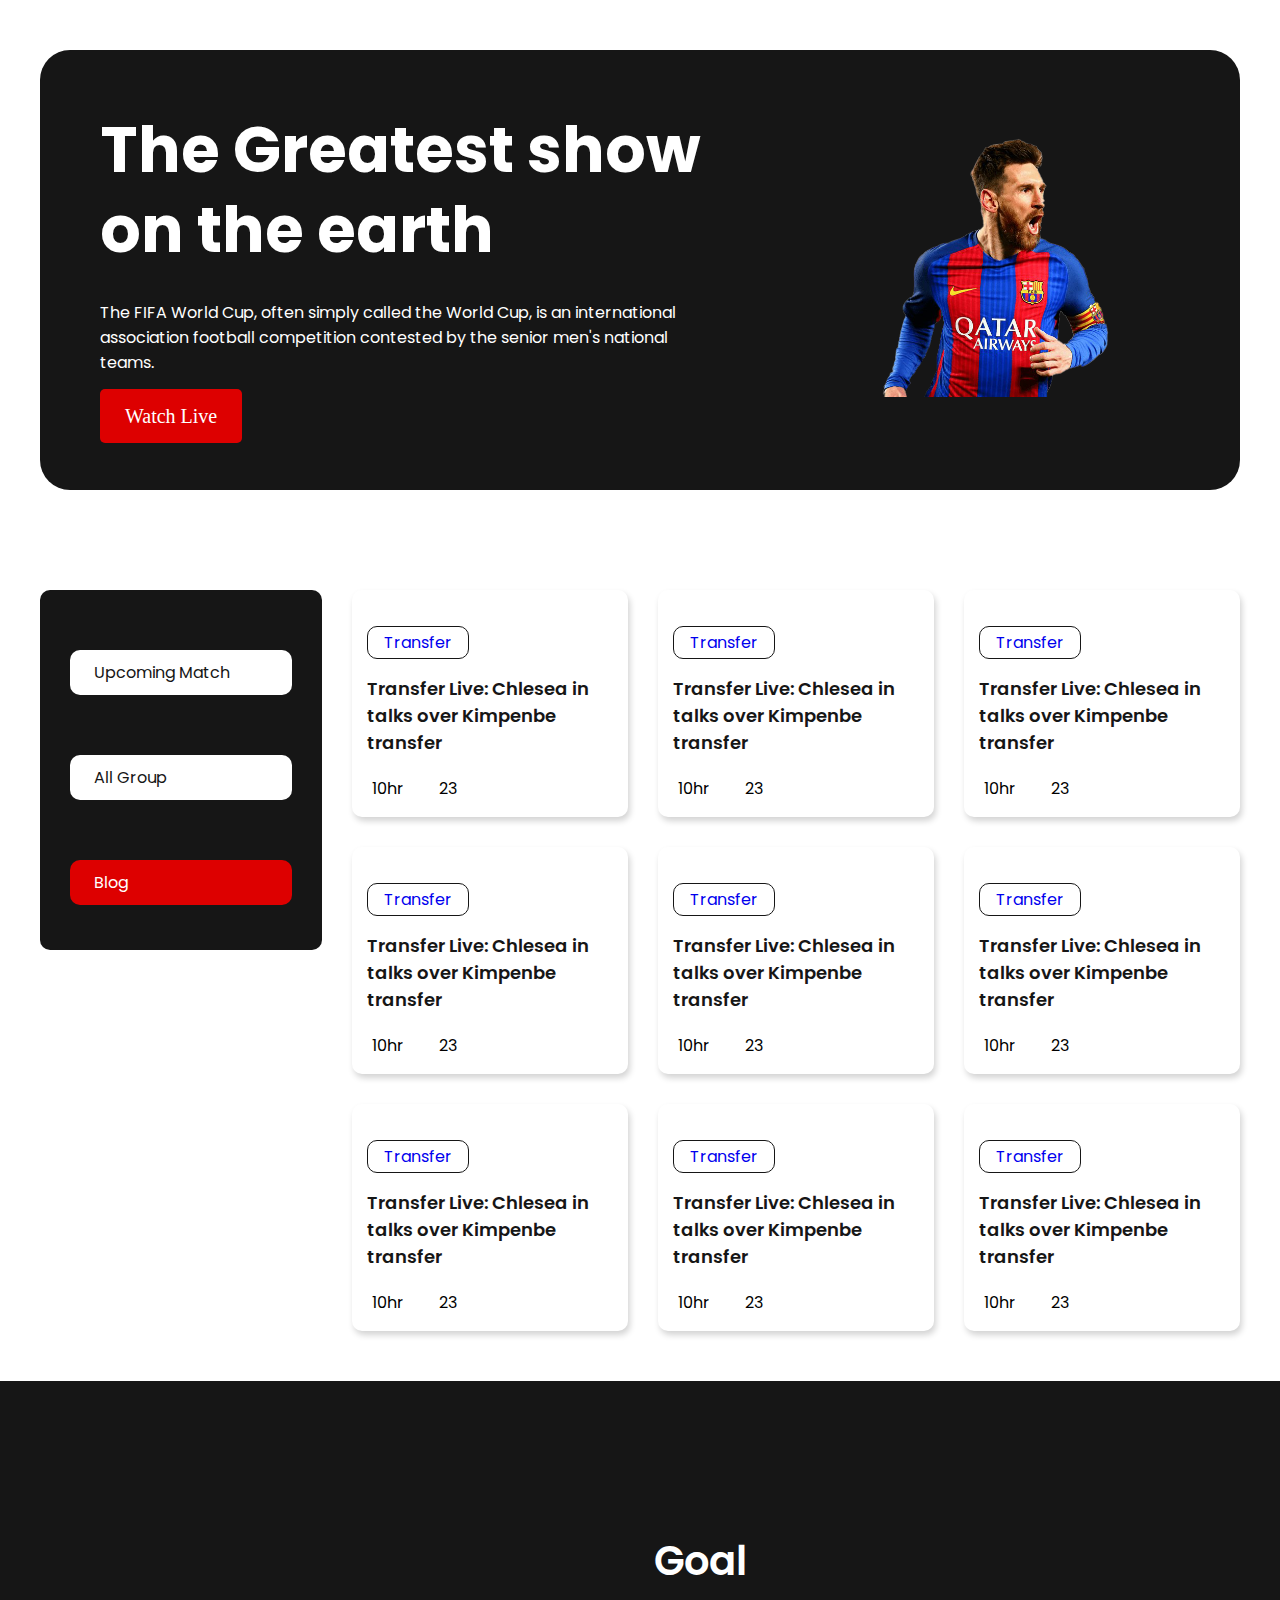
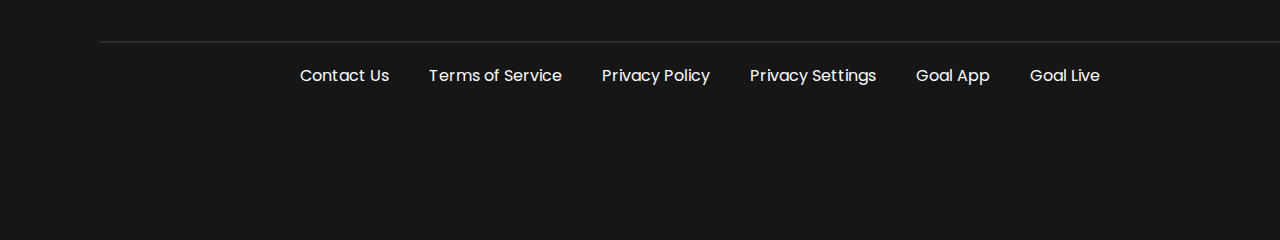
==== index.html @ c8a5b34a "mobile version" ====
<!DOCTYPE html>
<html lang="en">

<head>
    <meta charset="UTF-8">
    <meta http-equiv="X-UA-Compatible" content="IE=edge">
    <meta name="viewport" content="width=device-width, initial-scale=1.0">
    <title>World Cup</title>

    <!-- Theme css  -->
    <link rel="stylesheet" href="css/style.css">
</head>

<body>

    <!-- Header section Start -->
    <header>
        <div class="container">
            <div class="header-main">
                <div class="header-content">
                    <h1>The Greatest show on the earth</h1>
                    <p>The FIFA World Cup, often simply called the World Cup, is an international association football
                        competition contested by the senior men's national teams.</p>
                    <a href="#">Watch Live <i class="fa-solid fa-angle-right"></i></a>
                </div>
                <div class="header-image">
                    <img src="assets/l10.png" alt="">
                </div>
            </div>
        </div>
    </header>

    <!-- Header section End -->


    <!-- World Match start -->
    <section class="world-match">
        <div class="container">
            <div class="match-details">
                <div class="match-tab">
                    <a class="match-btn" href="#">Upcoming Match</a>
                    <a class="match-btn" href="#">All Group</a>
                    <a class="match-blog" href="#">Blog</a>
                </div>

                <div class="player-transfer">
                    <div class="transfer">
                        <div class="transfer-thumbnail">
                            <img src="assets/Blog Image.png" alt="" srcset="">
                        </div>
                        <div class="transfer-details">
                            <a href="#">Transfer</a>
                            <h1>Transfer Live: Chlesea in talks over Kimpenbe transfer</h1>
                            <div class="transfer-info">
                                <h6><i class="fa-regular fa-clock"></i><span>10hr</span></h6>
                                <h6><i class="fa-regular fa-comment-dots"></i><span>23</span></h6>
                            </div>
                        </div>

                    </div>
                    <div class="transfer">
                        <div class="transfer-thumbnail">
                            <img src="assets/Blog Image.png" alt="" srcset="">
                        </div>
                        <div class="transfer-details">
                            <a href="#">Transfer</a>
                            <h1>Transfer Live: Chlesea in talks over Kimpenbe transfer</h1>
                            <div class="transfer-info">
                                <h6><i class="fa-regular fa-clock"></i><span>10hr</span></h6>
                                <h6><i class="fa-regular fa-comment-dots"></i><span>23</span></h6>
                            </div>
                        </div>

                    </div>
                    <div class="transfer">
                        <div class="transfer-thumbnail">
                            <img src="assets/Blog Image.png" alt="" srcset="">
                        </div>
                        <div class="transfer-details">
                            <a href="#">Transfer</a>
                            <h1>Transfer Live: Chlesea in talks over Kimpenbe transfer</h1>
                            <div class="transfer-info">
                                <h6><i class="fa-regular fa-clock"></i><span>10hr</span></h6>
                                <h6><i class="fa-regular fa-comment-dots"></i><span>23</span></h6>
                            </div>
                        </div>

                    </div>
                    <div class="transfer">
                        <div class="transfer-thumbnail">
                            <img src="assets/Blog Image.png" alt="" srcset="">
                        </div>
                        <div class="transfer-details">
                            <a href="#">Transfer</a>
                            <h1>Transfer Live: Chlesea in talks over Kimpenbe transfer</h1>
                            <div class="transfer-info">
                                <h6><i class="fa-regular fa-clock"></i><span>10hr</span></h6>
                                <h6><i class="fa-regular fa-comment-dots"></i><span>23</span></h6>
                            </div>
                        </div>

                    </div>
                    <div class="transfer">
                        <div class="transfer-thumbnail">
                            <img src="assets/Blog Image.png" alt="" srcset="">
                        </div>
                        <div class="transfer-details">
                            <a href="#">Transfer</a>
                            <h1>Transfer Live: Chlesea in talks over Kimpenbe transfer</h1>
                            <div class="transfer-info">
                                <h6><i class="fa-regular fa-clock"></i><span>10hr</span></h6>
                                <h6><i class="fa-regular fa-comment-dots"></i><span>23</span></h6>
                            </div>
                        </div>

                    </div>
                    <div class="transfer">
                        <div class="transfer-thumbnail">
                            <img src="assets/Blog Image.png" alt="" srcset="">
                        </div>
                        <div class="transfer-details">
                            <a href="#">Transfer</a>
                            <h1>Transfer Live: Chlesea in talks over Kimpenbe transfer</h1>
                            <div class="transfer-info">
                                <h6><i class="fa-regular fa-clock"></i><span>10hr</span></h6>
                                <h6><i class="fa-regular fa-comment-dots"></i><span>23</span></h6>
                            </div>
                        </div>

                    </div>
                    <div class="transfer">
                        <div class="transfer-thumbnail">
                            <img src="assets/Blog Image.png" alt="" srcset="">
                        </div>
                        <div class="transfer-details">
                            <a href="#">Transfer</a>
                            <h1>Transfer Live: Chlesea in talks over Kimpenbe transfer</h1>
                            <div class="transfer-info">
                                <h6><i class="fa-regular fa-clock"></i><span>10hr</span></h6>
                                <h6><i class="fa-regular fa-comment-dots"></i><span>23</span></h6>
                            </div>
                        </div>

                    </div>
                    <div class="transfer">
                        <div class="transfer-thumbnail">
                            <img src="assets/Blog Image.png" alt="" srcset="">
                        </div>
                        <div class="transfer-details">
                            <a href="#">Transfer</a>
                            <h1>Transfer Live: Chlesea in talks over Kimpenbe transfer</h1>
                            <div class="transfer-info">
                                <h6><i class="fa-regular fa-clock"></i><span>10hr</span></h6>
                                <h6><i class="fa-regular fa-comment-dots"></i><span>23</span></h6>
                            </div>
                        </div>

                    </div>
                    <div class="transfer">
                        <div class="transfer-thumbnail">
                            <img src="assets/Blog Image.png" alt="" srcset="">
                        </div>
                        <div class="transfer-details">
                            <a href="#">Transfer</a>
                            <h1>Transfer Live: Chlesea in talks over Kimpenbe transfer</h1>
                            <div class="transfer-info">
                                <h6><i class="fa-regular fa-clock"></i><span>10hr</span></h6>
                                <h6><i class="fa-regular fa-comment-dots"></i><span>23</span></h6>
                            </div>
                        </div>

                    </div>
                </div>
            </div>
        </div>
    </section>
    <!-- WOrld Match End -->
    <!-- Footer section  -->
    <footer>
        <div class="container">
            <div class="footer-content">
                <div class="footer-logo">
                    <h1>Goal</h1>
                </div>
                <hr>
                <nav>
                    <ul>
                        <li><a href="">Contact Us</a></li>
                        <li><a href=""> Terms of Service</a></li>
                        <li><a href=""> Privacy Policy</a></li>
                        <li><a href="">Privacy Settings</a></li>
                        <li><a href="">Goal App</a></li>
                        <li><a href="">Goal Live</a></li>

                    </ul>
                </nav>

                <div class="social">
                    <i class="fa-brands fa-instagram"></i>
                    <i class="fa-brands fa-dribbble"></i>
                    <i class="fa-brands fa-twitter"></i>
                    <i class="fa-brands fa-youtube"></i>
                </div>
            </div>
        </div>
        </div>
    </footer>



    <!-- Font Awesome -->
    <script src="https://kit.fontawesome.com/18c53f4c7d.js" crossorigin="anonymous"></script>
</body>

</html>
---- css/style.css ----
@import url('https://fonts.googleapis.com/css2?family=Poppins:wght@300;400;700&display=swap');

* {
    margin: 0px;
    padding: 0px;
}

body {
    font-family: 'Poppins', sans-serif;
}

.container {
    width: 1200px;
    margin: 0 auto;
}

/* Header Section  */

header {
    padding: 50px 0px;
}

.header-main {
    display: flex;
    background: #161616;
    border-radius: 30px;
    justify-content: center;
    align-items: center;
}

.header-content {
    padding: 60px 60px;
}

.header-content h1 {
    color: #ffffff;
    font-size: 7vh;
    line-height: 80px;
}

.header-content p {
    font-weight: 400;
    font-size: 16px;
    color: #ffffff;
    margin: 30px 0px;
}

.header-content a {
    background: #DD0000;
    border-radius: 5px;
    padding: 16px 25px;
    font-family: 'HelveticaNeue';
    font-style: normal;
    font-weight: 400;
    font-size: 20px;
    line-height: 23px;
    text-align: center;
    color: #ffffff;
    text-decoration: none;
    margin-top: 30px;
    transition: 1s ease-in-out;

}

.header-content a:hover {
    color: #DD0000;
    background: #ffffff;

}

.header-image {}

.header-image img {
    width: 100%;
}

/* World Match  */

.world-match {
    padding: 50px 0px;
}

.match-details {
    display: flex;
    column-gap: 30px;

}

.match-tab {
    width: 20%;
    display: flex;
    flex-direction: column;
    background-color: #161616;
    border-radius: 10px;
    padding: 30px;
    height: 300px;
    position: sticky;
    top: 0;
}

.match-btn {
    background-color: #ffffff;
    border-radius: 10px;
    padding: 10px 24px;
    text-decoration: none;
    color: #161616;
    margin: 30px 0px;
}

.match-blog {
    border-radius: 10px;
    padding: 10px 24px;
    text-decoration: none;
    color: #161616;
    margin: 30px 0px;
    background: #DD0000;
    color: #ffffff;
}



.player-transfer {
    width: 80%;
    display: grid;
    grid-template-columns: repeat(3, 1fr);
    column-gap: 30px;
    row-gap: 30px;
}

.transfer {
    box-shadow: 2px 4px 6px lightgrey;
    border-radius: 10px;
}

.transfer-thumbnail img {
    width: 100%;
}

.transfer-details {
    padding: 15px;
}

.transfer-details a {
    background-color: #ffffff;
    padding: 4px 16px;
    text-decoration: none;
    border-radius: 10px;
    border: 1px solid #161616;
}

.transfer-details h1 {
    font-family: 'Poppins';
    font-style: normal;
    font-weight: 600;
    font-size: 18px;
    line-height: 27px;
    margin: 20px 0px;
    color: #161616;
}

.transfer-info {
    display: flex;
    align-items: center;
    margin-right: 30px;
}

.transfer-info h6 {
    margin-right: 30px;
    font-family: 'Poppins';
    font-style: normal;
    font-weight: 400;
    font-size: 16px;
    line-height: 26px;
}

.transfer-info h6>span {
    margin-left: 5px;
}


/* Footer  */
footer {
    padding: 100px;
    background: #161616;
}

.footer-content {
    display: flex;
    flex-direction: column;
    text-align: center;
}

.footer-logo {
    margin: 50px 0px;
}

.footer-logo h1 {
    font-family: 'Poppins';
    font-style: normal;
    font-weight: 600;
    font-size: 40px;
    line-height: 60px;
    text-align: center;
    color: #FFFFFF;
}

hr {
    border: 1px solid rgba(255, 255, 255, 0.1);
}

nav ul {
    list-style: none;
    display: flex;
    justify-content: center;
    align-items: center;

}

nav ul li {
    margin: 20px;
}

nav ul li a {
    text-decoration: none;
    color: #ffffff;
}

.social>.fa-brands {
    margin: 10px 10px;
    background-color: #18191F;
    width: 32px;
    height: 32px;
    line-height: 32px;
    border-radius: 32px;
    font-size: 16px;
    color: #ffffff;
}

/* Responsive */

/* Mobile Device */
@media screen and (max-width:576px) {

    .container {
        width: 100%;
    }

    .header-main {
        display: flex;
        flex-direction: column;
        justify-content: center;
        text-align: center;
    }

    .header-content p {
        margin-bottom: 30px;
    }

    .match-details {
        flex-direction: column;
        justify-content: center;
        align-items: center;
    }

    .match-tab {
        width: 100%;
        text-align: center;
        position: static;
        background-color: #FFFFFF;

    }

    .match-btn {
        border: 1px solid #161616;
        display: block;
        padding: 10px 20px;

    }

    .match-blog {
        padding: 10px 20px;
    }


    .player-transfer {
        width: 100%;
        grid-template-columns: repeat(1, 1fr);
        justify-content: space-around
    }

    .transfer {
        padding: 15px;
    }

    nav ul {
        flex-direction: column;
    }
}
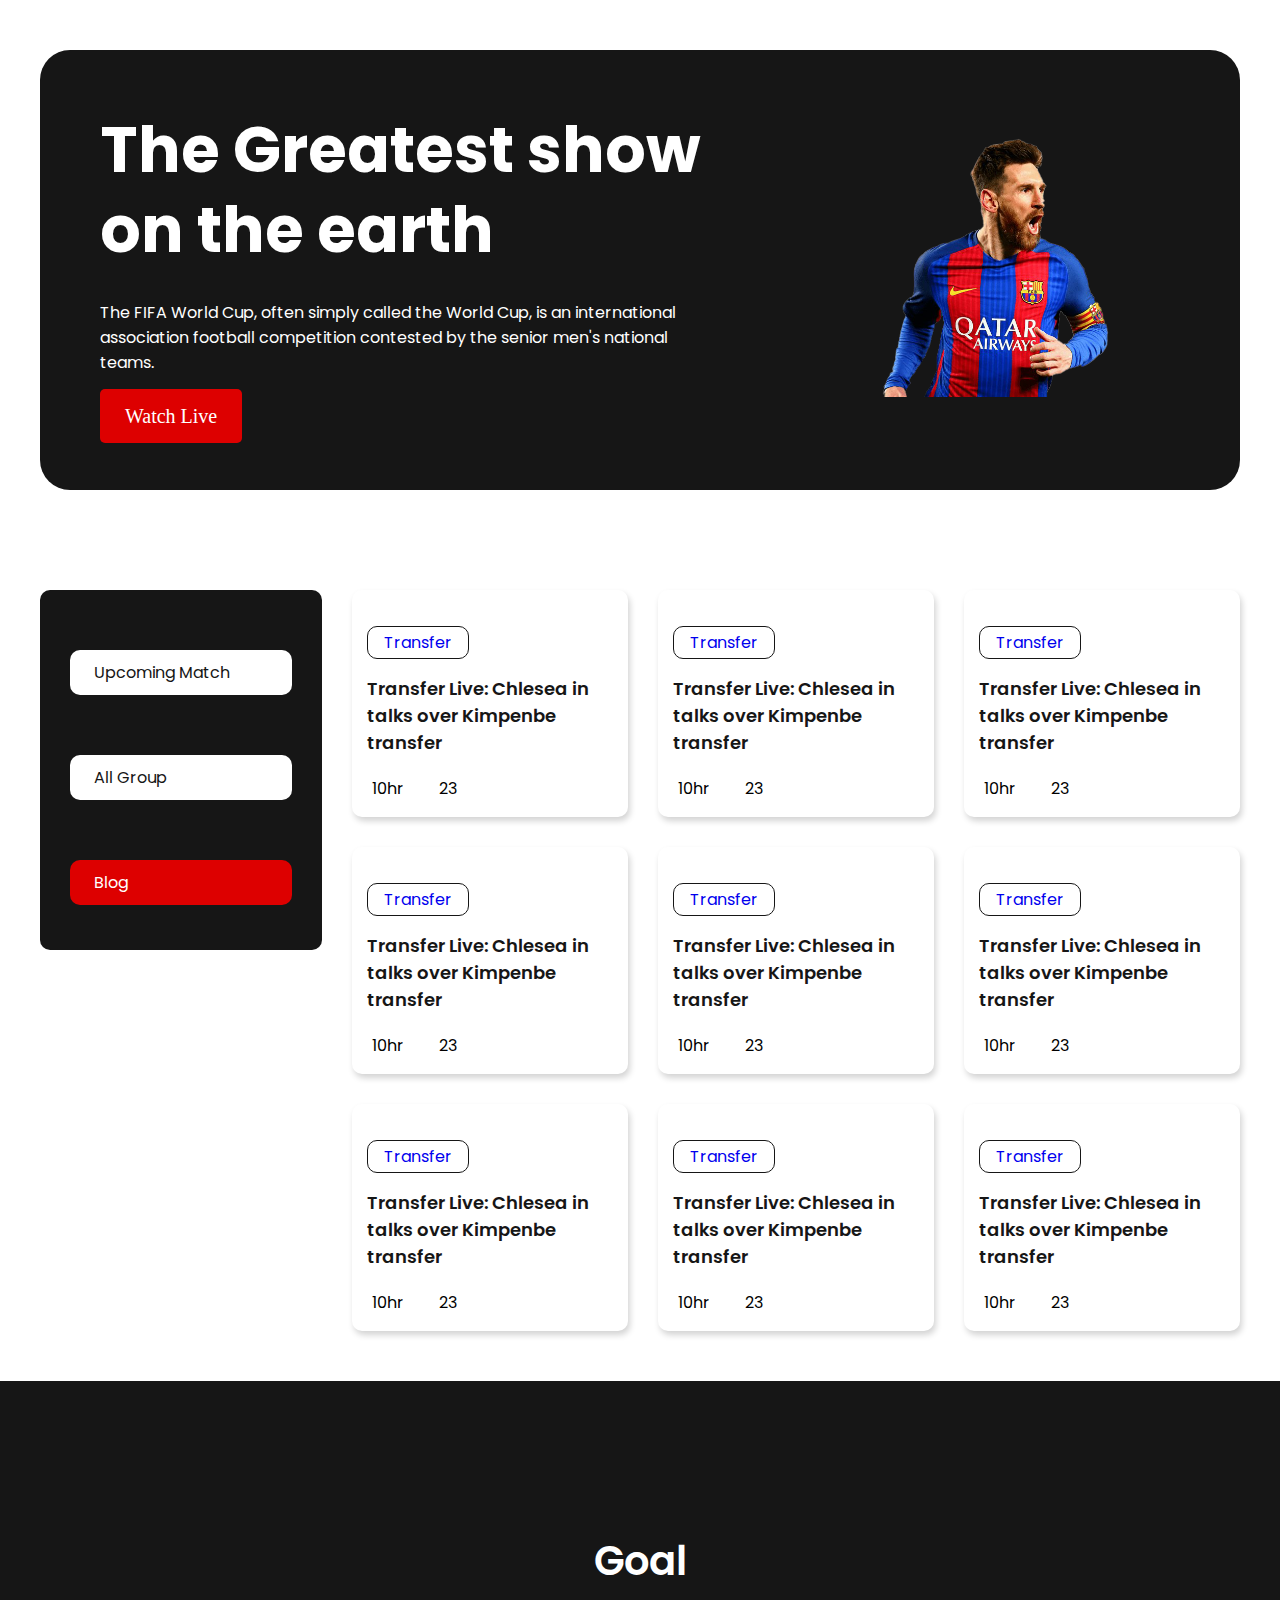
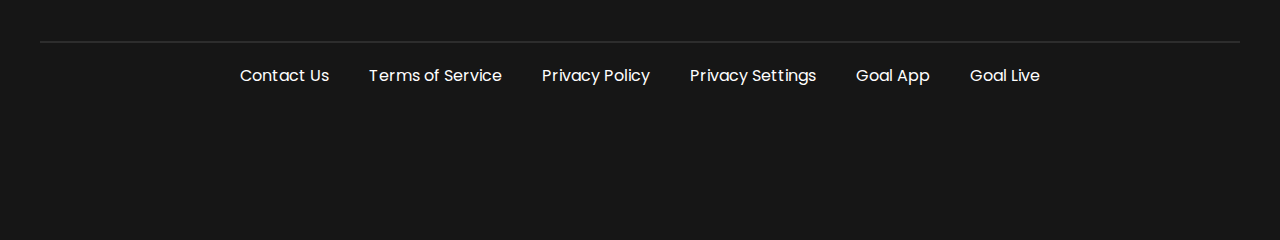
==== commit 6f4c1055: "tablet" ====
--- a/index.html
+++ b/index.html
@@ -197,7 +197,6 @@
 
                 <div class="social">
                     <i class="fa-brands fa-instagram"></i>
-                    <i class="fa-brands fa-dribbble"></i>
                     <i class="fa-brands fa-twitter"></i>
                     <i class="fa-brands fa-youtube"></i>
                 </div>
--- a/css/style.css
+++ b/css/style.css
@@ -180,7 +180,7 @@
 
 /* Footer  */
 footer {
-    padding: 100px;
+    padding: 100px 0px;
     background: #161616;
 }
 
@@ -295,4 +295,63 @@
     nav ul {
         flex-direction: column;
     }
+
+}
+
+/* Tablet viewmode */
+@media (min-width:577px) and (max-width:992px) {
+    .container {
+        width: 100%;
+    }
+
+    .header-main {
+        display: flex;
+        flex-direction: column;
+        justify-content: center;
+        text-align: center;
+    }
+
+    .header-content p {
+        margin-bottom: 30px;
+    }
+
+    .match-details {
+        flex-direction: column;
+        justify-content: center;
+        align-items: center;
+    }
+
+    .match-tab {
+        width: 100%;
+        text-align: center;
+        position: static;
+        background-color: #FFFFFF;
+
+    }
+
+    .match-btn {
+        border: 1px solid #161616;
+        display: block;
+        padding: 10px 20px;
+
+    }
+
+    .match-blog {
+        padding: 10px 20px;
+    }
+
+
+    .player-transfer {
+        width: 100%;
+        grid-template-columns: repeat(2, 1fr);
+        justify-content: space-around
+    }
+
+    .transfer {
+        padding: 15px;
+    }
+
+    nav ul {
+        flex-direction: column;
+    }
 }